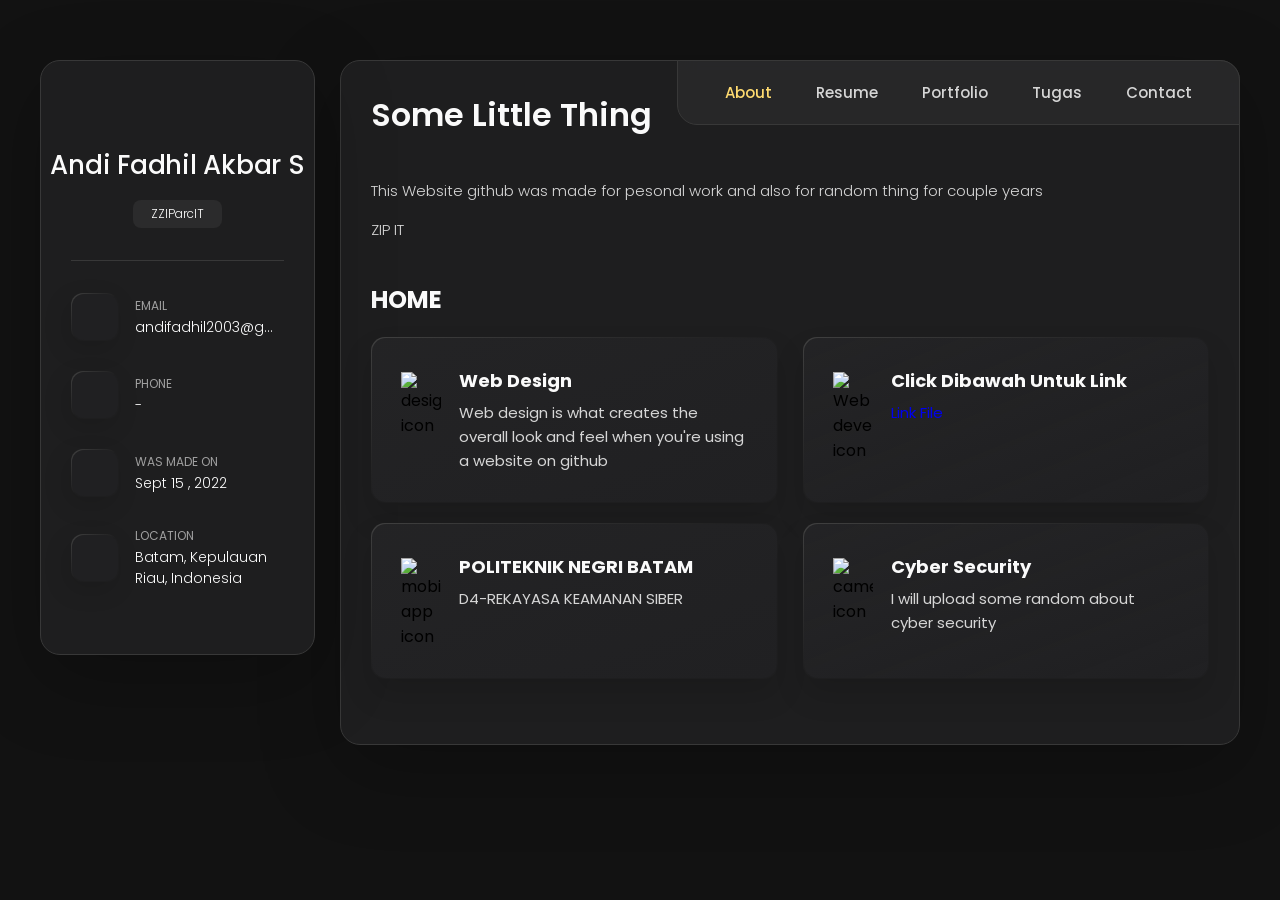
==== index.html @ 075339b2 "Update index.html" ====
<!DOCTYPE html>
<html lang="en">

<head>
  <meta charset="UTF-8">
  <meta http-equiv="X-UA-Compatible" content="IE=edge">
  <meta name="viewport" content="width=device-width, initial-scale=1.0">
  <title> ANDI FADHIL AKBAR S - WEB</title>

  <!--
    - favicon
  -->
  <link rel="shortcut icon" href="./assets/images/WhatsApp Image 2021-08-24 at 10.29.16 AM.jpeg" type="image/x-icon">

  <!--
    - custom css link
  -->
  <link rel="stylesheet" href="./assets/css/style.css">

  <!--
    - google font link
  -->
  <link rel="preconnect" href="https://fonts.googleapis.com">
  <link rel="preconnect" href="https://fonts.gstatic.com" crossorigin>
  <link href="https://fonts.googleapis.com/css2?family=Poppins:wght@300;400;500;600&display=swap" rel="stylesheet">
</head>

<body>

  <!--
    - #MAIN
  -->

  <main>

    <!--
      - #SIDEBAR
    -->

    <aside class="sidebar" data-sidebar>

      <div class="sidebar-info">

        <figure class="avatar-box">
         
        </figure>

        <div class="info-content">
          <h1 class="name" title="My Name">Andi Fadhil Akbar S</h1>

          <p class="title">ZZIParcIT</p>
        </div>

        <button class="info_more-btn" data-sidebar-btn>
          <span>Show Contacts</span>

          <ion-icon name="chevron-down"></ion-icon>
        </button>

      </div>

      <div class="sidebar-info_more">

        <div class="separator"></div>

        <ul class="contacts-list">

          <li class="contact-item">

            <div class="icon-box">
              <ion-icon name="mail-outline"></ion-icon>
            </div>

            <div class="contact-info">
              <p class="contact-title">Email</p>

              <a href="" class="contact-link">andifadhil2003@gmail.com</a>
            </div>

          </li>

          <li class="contact-item">

            <div class="icon-box">
              <ion-icon name="phone-portrait-outline"></ion-icon>
            </div>

            <div class="contact-info">
              <p class="contact-title">Phone</p>

              <a href="" class="contact-link">- </a>
            </div>

          </li>

          <li class="contact-item">

            <div class="icon-box">
              <ion-icon name="calendar-outline"></ion-icon>
            </div>

            <div class="contact-info">
              <p class="contact-title">was made on</p>

              <time datetime="23-10-2003">Sept 15 , 2022</time>
            </div>

          </li>

          <li class="contact-item">

            <div class="icon-box">
              <ion-icon name="location-outline"></ion-icon>
            </div>

            <div class="contact-info">
              <p class="contact-title">Location</p>

              <address>Batam, Kepulauan Riau, Indonesia</address>
            </div>

          </li>

        </ul>

        <div class="separator"></div>

        <ul class="social-list">

          <li class="social-item">
            <a href="#" class="social-link">
              <ion-icon name="logo-facebook"></ion-icon>
            </a>
          </li>

          <li class="social-item">
            <a href="#" class="social-link">
              <ion-icon name="logo-twitter"></ion-icon>
            </a>
          </li>

          <li class="social-item">
            <a href="#" class="social-link">
              <ion-icon name="logo-instagram"></ion-icon>
            </a>
          </li>

        </ul>

      </div>

    </aside>





    <!--
      - #main-content
    -->

    <div class="main-content">

      <!--
        - #NAVBAR
      -->

      <nav class="navbar">

        <ul class="navbar-list">

          <li class="navbar-item">
            <button class="navbar-link  active" data-nav-link>About</button>
          </li>

          <li class="navbar-item">
            <button class="navbar-link" data-nav-link>Resume</button>
          </li>

          <li class="navbar-item">
            <button class="navbar-link" data-nav-link>Portfolio</button>
          </li>

          <li class="navbar-item">
            <button class="navbar-link" data-nav-link>Tugas</button>
          </li>

          <li class="navbar-item">
            <button class="navbar-link" data-nav-link>Contact</button>
          </li>

        </ul>

      </nav>





      <!--
        - #ABOUT
      -->

      <article class="about  active" data-page="about">

        <header>
          <h2 class="h2 article-title">Some Little Thing</h2>
        </header>

        <section class="about-text">
          <p>
            This Website github was made for pesonal work and also for random thing for couple years  
            
          </p>

          <p>
           ZIP IT
            
            
          </p>
        </section>


        <!--
          - service
        -->

        <section class="service">

          <h3 class="h3 service-title">HOME</h3>

          <ul class="service-list">

            <li class="service-item">

              <div class="service-icon-box">
                <img src="./assets/images/
                " alt="design icon" width="40">
              </div>

              <div class="service-content-box">
                <h4 class="h4 service-item-title">Web design</h4>

                <p class="service-item-text">
                  Web design is what creates the overall look and feel when you're using a website on github
                </p>
              </div>

            </li>

            <li class="service-item">

              <div class="service-icon-box">
                <img src="./assets/images/" alt="Web development icon" width="40">
              </div>

              <div class="service-content-box">
                <h4 class="h4 service-item-title">Click Dibawah Untuk Link</h4>

                <p class="service-item-text">
                  <a href="https://drive.google.com/drive/folders/1ZSqtaLsuw5hQf_rhCvUVTY8MyBmUOEtn" class="contact-link">Link File</a>
                </p>
              </div>

            </li>

            <li class="service-item">

              <div class="service-icon-box">
                <img src="./assets/images/" alt="mobile app icon" width="40">
              </div>

              <div class="service-content-box">
                <h4 class="h4 service-item-title">POLITEKNIK NEGRI BATAM</h4>

                <p class="service-item-text">
                 D4-REKAYASA KEAMANAN SIBER
                </p>
              </div>

            </li>

            <li class="service-item">

              <div class="service-icon-box">
                <img src="./assets/images/" alt="camera icon" width="40">
              </div>

              <div class="service-content-box">
                <h4 class="h4 service-item-title">Cyber Security </h4>

                <p class="service-item-text">
                  I will upload some random about cyber security 
                </p>
              </div>

            </li>

          </ul>

        </section>



        <!--
          - testimonials
        -->

        
  
  
          <!--
            - testimonials modal
          -->
  
          <div class="modal-container" data-modal-container>
  
            <div class="overlay" data-overlay></div>
  
            <section class="testimonials-modal">
  
              <button class="modal-close-btn" data-modal-close-btn>
                <ion-icon name="close-outline"></ion-icon>
              </button>
  
              <div class="modal-img-wrapper">
                <figure class="modal-avatar-box">
                  <img src="./assets/images/" alt="Daniel lewis" width="80" data-modal-img>
                </figure>
  
                <img src="./assets/images/icon-quote.svg" alt="quote icon">
              </div>
  
              <div class="modal-content">
  
                <h4 class="h3 modal-title" data-modal-title>Daniel lewis</h4>
  
                <time datetime="2021-06-14">14 June, 2021</time>
  
                <div data-modal-text>
                  <p>
                  
                  </p>
                </div>
  
              </div>
  
            </section>
  
          </div>
  
  
          <!--
            - clients
          -->
  
        </article>
         





      <!--
        - #RESUME
      -->

      <article class="resume" data-page="resume">

        <header>
          <h2 class="h2 article-title">Resume</h2>
        </header>

        <section class="timeline">

          <div class="title-wrapper">
            <div class="icon-box">
              <ion-icon name="book-outline"></ion-icon>
            </div>

            <h3 class="h3">Learning</h3>
          </div>

          <ol class="timeline-list">

            <li class="timeline-item">

              <h4 class="h4 timeline-item-title"> Politeknik Negeri Batam</h4>

              <span>2021 — Now</span>

              <p class="timeline-text">
                RKS 2021
              </p>

            </li>

            <li class="timeline-item">

              <h4 class="h4 timeline-item-title">SMAN 1 KATEMAN</h4>

              <span>2018 — 2021</span>

              <p class="timeline-text">
           
              </p>

            </li>

            <li class="timeline-item">

              <h4 class="h4 timeline-item-title">just keep learning </h4>

              <span>2015 — Now</span>

              <p class="timeline-text">
                start learn about meaning of life 
              </p>

            </li>

          </ol>

        </section>

        

      </article>





      <!--
        - #PORTFOLIO
      -->

      <article class="IT info" data-page="IT info">

        <header>
          <h2 class="h2 article-title">IT info</h2>
        </header>

        <section class="projects">

          <ul class="filter-list">

            <li class="filter-item">
              <button class="active" data-filter-btn>All</button>
            </li>

            <li class="filter-item">
              <button data-filter-btn>Web design</button>
            </li>

            <li class="filter-item">
              <button data-filter-btn>Applications</button>
            </li>

            <li class="filter-item">
              <button data-filter-btn>Web development</button>
            </li>

          </ul>

          <div class="filter-select-box">

            <button class="filter-select" data-select>

              <div class="select-value" data-selecct-value>Select category</div>

              <div class="select-icon">
                <ion-icon name="chevron-down"></ion-icon>
              </div>

            </button>



        </section>

      </article>





      <!--
        - #BLOG
      -->

      <article class="Blog" data-page="Blog">

        <header>
          <h2 class="h2 article-title">Tugas</h2>
        </header>
        <p> https://drive.google.com/drive/folders/1gqXILwC2zLYogHEPx7bkEg9mvrC6kJub?usp=sharing
        </p>

        
      </article>





      <!--
        - #CONTACT
      -->

      <article class="contact" data-page="contact">

        <header>
          <h2 class="h2 article-title">Contact</h2>
        </header>

        <section class="mapbox" data-mapbox>
          <figure>
            <iframe
              src="http://www.google.co.id/maps/place/Politeknik+Negeri+Batam/@1.1184584,104.046496,16.76z/data=!4m5!3m4!1s0x31d98921856ddfab:0xf9d9fc65ca00c9d!8m2!3d1.1186351!4d104.0484619?hl=id"
              width="400" height="300" loading="lazy"></iframe>
          </figure>
        </section>

        <section class="contact-form">

          <h3 class="h3 form-title">Contact Form</h3>

          <form action="#" class="form" data-form>

            <div class="input-wrapper">
              <input type="text" name="fullname" class="form-input" placeholder="Full name" required data-form-input>

              <input type="email" name="email" class="form-input" placeholder="Email address" required data-form-input>
            </div>

            <textarea name="message" class="form-input" placeholder="Your Message" required data-form-input></textarea>

            <button class="form-btn" type="submit" disabled data-form-btn>
              <ion-icon name="paper-plane"></ion-icon>
              <span>Send Message</span>
            </button>

          </form>

        </section>

      </article>

    </div>

  </main>






  <!--
    - custom js link
  -->
  <script src="./assets/js/script.js"></script>

  <!--
    - ionicon link
  -->
  <script type="module" src="https://unpkg.com/ionicons@5.5.2/dist/ionicons/ionicons.esm.js"></script>
  <script nomodule src="https://unpkg.com/ionicons@5.5.2/dist/ionicons/ionicons.js"></script>

</body>

</html>
---- assets/css/style.css ----
/*-----------------------------------*\
  #style.css
\*-----------------------------------*/


/**
 * copyright 2022 @codewithsadee
 */





/*-----------------------------------*\
  #CUSTOM PROPERTY
\*-----------------------------------*/

:root {

  /**
   * colors
   */

  /* gradient */

  --bg-gradient-onyx: linear-gradient(
    to bottom right, 
    hsl(240, 1%, 25%) 3%, 
    hsl(0, 0%, 19%) 97%
  );
  --bg-gradient-jet: linear-gradient(
    to bottom right, 
    hsla(240, 1%, 18%, 0.251) 0%, 
    hsla(240, 2%, 11%, 0) 100%
  ), hsl(240, 2%, 13%);
  --bg-gradient-white-1: linear-gradient(
    to bottom right, 
    hsl(45, 100%, 71%) 0%, 
    hsla(36, 100%, 69%, 0) 50%
  );
  --bg-gradient-white-2: linear-gradient(
    135deg, 
    hsla(45, 100%, 71%, 0.251) 0%, 
    hsla(35, 100%, 68%, 0) 59.86%
  ), hsl(240, 2%, 13%);
  --border-gradient-onyx: linear-gradient(
    to bottom right, 
    hsl(0, 0%, 25%) 0%, 
    hsla(0, 0%, 25%, 0) 50%
  );
  --text-gradient-onyx: linear-gradient(
    to right, 
    hsl(45, 100%, 72%), 
    hsl(35, 100%, 68%)
  );

  /* solid */

  --jet: hsl(0, 0%, 22%);
  --onyx: hsl(240, 1%, 17%);
  --eerie-black-1: hsl(240, 2%, 13%);
  --eerie-black-2: hsl(240, 2%, 12%);
  --smoky-black: hsl(0, 0%, 7%);
  --white-1: hsl(0, 0%, 100%);
  --white-2: hsl(0, 0%, 98%);
  --onyx-white: hsl(45, 100%, 72%);
  --blue: hsl(45, 54%, 58%);
  --light-gray: hsl(0, 0%, 84%);
  --light-gray-70: hsla(0, 0%, 84%, 0.7);
  --bittersweet-shimmer: hsl(0, 43%, 51%);

  /**
   * typography
   */

  /* font-family */
  --ff-poppins: 'Poppins', sans-serif;

  /* font-size */
  --fs-1: 24px;
  --fs-2: 18px;
  --fs-3: 17px;
  --fs-4: 16px;
  --fs-5: 15px;
  --fs-6: 14px;
  --fs-7: 13px;
  --fs-8: 11px;

  /* font-weight */
  --fw-300: 300;
  --fw-400: 400;
  --fw-500: 500;
  --fw-600: 600;

  /**
   * shadow
   */
  
  --shadow-1: -4px 8px 24px hsla(0, 0%, 0%, 0.25);
  --shadow-2: 0 16px 30px hsla(0, 0%, 0%, 0.25);
  --shadow-3: 0 16px 40px hsla(0, 0%, 0%, 0.25);
  --shadow-4: 0 25px 50px hsla(0, 0%, 0%, 0.15);
  --shadow-5: 0 24px 80px hsla(0, 0%, 0%, 0.25);

  /**
   * transition
   */

  --transition-1: 0.25s ease;
  --transition-2: 0.5s ease-in-out;

}





/*-----------------------------------*\
  #RESET
\*-----------------------------------*/

*, *::before, *::after {
  margin: 0;
  padding: 0;
  box-sizing: border-box;
}

a { text-decoration: none; }

li { list-style: none; }

img, ion-icon, a, button, time, span { display: block; }

button {
  font: inherit;
  background: none;
  border: none;
  text-align: left;
  cursor: pointer;
}

input, textarea {
  display: block;
  width: 100%;
  background: none;
  font: inherit;
}

::selection {
  background: var(--onyx-white);
  color: var(--smoky-black);
}

:focus { outline-color: var(--onyx-white); }

html { font-family: var(--ff-poppins); }

body { background: var(--smoky-black); }





/*-----------------------------------*\
  #REUSED STYLE
\*-----------------------------------*/

.sidebar,
article {
  background: var(--eerie-black-2);
  border: 1px solid var(--jet);
  border-radius: 20px;
  padding: 15px;
  box-shadow: var(--shadow-1);
  z-index: 1;
}

.separator {
  width: 100%;
  height: 1px;
  background: var(--jet);
  margin: 16px 0;
}

.icon-box {
  position: relative;
  background: var(--border-gradient-onyx);
  width: 30px;
  height: 30px;
  border-radius: 8px;
  display: flex;
  justify-content: center;
  align-items: center;
  font-size: 16px;
  color: var(--white-blue);
  box-shadow: var(--shadow-1);
  z-index: 1;
}

.icon-box::before {
  content: "";
  position: absolute;
  inset: 1px;
  background: var(--eerie-black-1);
  border-radius: inherit;
  z-index: -1;
}

.icon-box ion-icon { --ionicon-stroke-width: 35px; }

article { display: none; }

article.active {
  display: block;
  animation: fade 0.5s ease backwards;
}

@keyframes fade {
  0% { opacity: 0; }
  100% { opacity: 1; }
}

.h2,
.h3,
.h4,
.h5 {
  color: var(--white-2);
  text-transform: capitalize;
}

.h2 { font-size: var(--fs-1); }

.h3 { font-size: var(--fs-2); }

.h4 { font-size: var(--fs-4); }

.h5 {
  font-size: var(--fs-7);
  font-weight: var(--fw-500);
}

.article-title {
  position: relative;
  padding-bottom: 7px;
}

.article-title::after {
  content: "";
  position: absolute;
  bottom: 0;
  left: 0;
  width: 30px;
  height: 3px;
  background: var(--text-gradient-white);
  border-radius: 3px;
}

.has-scrollbar::-webkit-scrollbar {
  width: 5px; /* for vertical scrollbar */
  height: 5px; /* for horizontal scrollbar */
}

.has-scrollbar::-webkit-scrollbar-track {
  background: var(--onyx);
  border-radius: 5px;
}

.has-scrollbar::-webkit-scrollbar-thumb {
  background: var(--onyx-white);
  border-radius: 5px;
}

.has-scrollbar::-webkit-scrollbar-button { width: 20px; }

.content-card {
  position: relative;
  background: var(--border-gradient-onyx);
  padding: 15px;
  padding-top: 45px;
  border-radius: 14px;
  box-shadow: var(--shadow-2);
  cursor: pointer;
  z-index: 1;
}

.content-card::before {
  content: "";
  position: absolute;
  inset: 1px;
  background: var(--bg-gradient-jet);
  border-radius: inherit;
  z-index: -1;
}





/*-----------------------------------*\
  #MAIN
\*-----------------------------------*/

main {
  margin: 15px 12px;
  margin-bottom: 75px;
  min-width: 259px;
}





/*-----------------------------------*\
  #SIDEBAR
\*-----------------------------------*/

.sidebar {
  margin-bottom: 15px;
  max-height: 112px;
  overflow: hidden;
  transition: var(--transition-2);
}

.sidebar.active { max-height: 405px; }

.sidebar-info {
  position: relative;
  display: flex;
  justify-content: flex-start;
  align-items: center;
  gap: 15px;
}

.avatar-box {
  background: var(--bg-gradient-onyx);
  border-radius: 20px;
}

.info-content .name {
  color: var(--white-2);
  font-size: var(--fs-3);
  font-weight: var(--fw-500);
  letter-spacing: -0.25px;
  margin-bottom: 10px;
}

.info-content .title {
  color: var(--white-1);
  background: var(--onyx);
  font-size: var(--fs-8);
  font-weight: var(--fw-300);
  width: max-content;
  padding: 3px 12px;
  border-radius: 8px;
}

.info_more-btn {
  position: absolute;
  top: -15px;
  right: -15px;
  border-radius: 0 15px;
  font-size: 13px;
  color: var(--onyx-white);
  background: var(--border-gradient-onyx);
  padding: 10px;
  box-shadow: var(--shadow-2);
  transition: var(--transition-1);
  z-index: 1;
}

.info_more-btn::before {
  content: "";
  position: absolute;
  inset: 1px;
  border-radius: inherit;
  background: var(--bg-gradient-jet);
  transition: var(--transition-1);
  z-index: -1;
}

.info_more-btn:hover,
.info_more-btn:focus { background: var(--bg-gradient-white-1); }

.info_more-btn:hover::before,
.info_more-btn:focus::before { background: var(--bg-gradient-white-2); }

.info_more-btn span { display: none; }

.sidebar-info_more {
  opacity: 0;
  visibility: hidden;
  transition: var(--transition-2);
}

.sidebar.active .sidebar-info_more {
  opacity: 1;
  visibility: visible;
}

.contacts-list {
  display: grid;
  grid-template-columns: 1fr;
  gap: 16px;
}

.contact-item {
  min-width: 100%;
  display: flex;
  align-items: center;
  gap: 16px;
}

.contact-info {
  max-width: calc(100% - 46px);
  width: calc(100% - 46px);
}

.contact-title {
  color: var(--light-gray-70);
  font-size: var(--fs-8);
  text-transform: uppercase;
  margin-bottom: 2px;
}

.contact-info :is(.contact-link, time, address) {
  color: var(--white-2);
  font-size: var(--fs-7);
}

.contact-info address { font-style: normal; }

.social-list {
  display: flex;
  justify-content: flex-start;
  align-items: center;
  gap: 15px;
  padding-bottom: 4px;
  padding-left: 7px;
}

.social-item .social-link {
  color: var(--light-gray-70);
  font-size: 18px;
}


.social-item .social-link:hover { color: var(--light-gray); }





/*-----------------------------------*\
  #NAVBAR
\*-----------------------------------*/

.navbar {
  position: fixed;
  bottom: 0;
  left: 0;
  width: 100%;
  background: hsla(240, 1%, 17%, 0.75);
  backdrop-filter: blur(10px);
  border: 1px solid var(--jet);
  border-radius: 12px 12px 0 0;
  box-shadow: var(--shadow-2);
  z-index: 5;
}

.navbar-list {
  display: flex;
  flex-wrap: wrap;
  justify-content: center;
  align-items: center;
  padding: 0 10px;
}

.navbar-link {
  color: var(--light-gray);
  font-size: var(--fs-8);
  padding: 20px 7px;
  transition: color var(--transition-1);
}

.navbar-link:hover,
.navbar-link:focus { color: var(--light-gray-70); }

.navbar-link.active { color: var(--onyx-white); }





/*-----------------------------------*\
  #ABOUT
\*-----------------------------------*/

.about .article-title { margin-bottom: 15px; }

.about-text {
  color: var(--light-gray);
  font-size: var(--fs-6);
  font-weight: var(--fw-300);
  line-height: 1.6;
}

.about-text p { margin-bottom: 15px; }



/**
 * #service 
 */

.service { margin-bottom: 35px; }

.service-title { margin-bottom: 20px; }

.service-list {
  display: grid;
  grid-template-columns: 1fr;
  gap: 20px;
}

.service-item {
  position: relative;
  background: var(--border-gradient-onyx);
  padding: 20px;
  border-radius: 14px;
  box-shadow: var(--shadow-2);
  z-index: 1;
}

.service-item::before {
  content: "";
  position: absolute;
  inset: 1px;
  background: var(--bg-gradient-jet);
  border-radius: inherit;
  z-index: -1;
}

.service-icon-box { margin-bottom: 10px; }

.service-icon-box img { margin: auto; }

.service-content-box { text-align: center; }

.service-item-title { margin-bottom: 7px; }

.service-item-text {
  color: var(--light-gray);
  font-size: var(--fs-6);
  font-weight: var(--fw-3);
  line-height: 1.6;
}


/**
 * #testimonials 
 */

.testimonials { margin-bottom: 30px; }

.testimonials-title { margin-bottom: 20px; }

.testimonials-list {
  display: flex;
  justify-content: flex-start;
  align-items: flex-start;
  gap: 15px;
  margin: 0 -15px;
  padding: 25px 15px;
  padding-bottom: 35px;
  overflow-x: auto;
  scroll-behavior: smooth;
  overscroll-behavior-inline: contain;
  scroll-snap-type: inline mandatory;
}

.testimonials-item {
  min-width: 100%;
  scroll-snap-align: center;
}

.testimonials-avatar-box {
  position: absolute;
  top: 0;
  left: 0;
  transform: translate(15px, -25px);
  background: var(--bg-gradient-onyx);
  border-radius: 14px;
  box-shadow: var(--shadow-1);
}

.testimonials-item-title { margin-bottom: 7px; }

.testimonials-text {
  color: var(--light-gray);
  font-size: var(--fs-6);
  font-weight: var(--fw-300);
  line-height: 1.6;
  display: -webkit-box;
  line-clamp: 4;
  -webkit-line-clamp: 4;
  -webkit-box-orient: vertical;
  overflow: hidden;
}


/**
 * #testimonials-modal
 */

.modal-container {
  position: fixed;
  top: 0;
  left: 0;
  width: 100%;
  height: 100%;
  display: flex;
  justify-content: center;
  align-items: center;
  overflow-y: auto;
  overscroll-behavior: contain;
  z-index: 20;
  pointer-events: none;
  visibility: hidden;
}

.modal-container::-webkit-scrollbar { display: none; }

.modal-container.active {
  pointer-events: all;
  visibility: visible;
}

.overlay {
  position: fixed;
  top: 0;
  left: 0;
  width: 100%;
  height: 100vh;
  background: hsl(0, 0%, 5%);
  opacity: 0;
  visibility: hidden;
  pointer-events: none;
  z-index: 1;
  transition: var(--transition-1);
}

.overlay.active {
  opacity: 0.8;
  visibility: visible;
  pointer-events: all;
}

.testimonials-modal {
  background: var(--eerie-black-2);
  position: relative;
  padding: 15px;
  margin: 15px 12px;
  border: 1px solid var(--jet);
  border-radius: 14px;
  box-shadow: var(--shadow-5);
  transform: scale(1.2);
  opacity: 0;
  transition: var(--transition-1);
  z-index: 2;
}

.modal-container.active .testimonials-modal {
  transform: scale(1);
  opacity: 1;
}

.modal-close-btn {
  position: absolute;
  top: 15px;
  right: 15px;
  background: var(--onyx);
  border-radius: 8px;
  width: 32px;
  height: 32px;
  display: flex;
  justify-content: center;
  align-items: center;
  color: var(--white-2);
  font-size: 18px;
  opacity: 0.7;
}

.modal-close-btn:hover,
.modal-close-btn:focus { opacity: 1; }

.modal-close-btn ion-icon { --ionicon-stroke-width: 50px; }

.modal-avatar-box {
  background: var(--bg-gradient-onyx);
  width: max-content;
  border-radius: 14px;
  margin-bottom: 15px;
  box-shadow: var(--shadow-2);
}

.modal-img-wrapper > img { display: none; }

.modal-title { margin-bottom: 4px; }

.modal-content time {
  font-size: var(--fs-6);
  color: var(--light-gray-70);
  font-weight: var(--fw-300);
  margin-bottom: 10px;
}

.modal-content p {
  color: var(--light-gray);
  font-size: var(--fs-6);
  font-weight: var(--fw-300);
  line-height: 1.6;
}


/**
 * #clients 
 */

.clients { margin-bottom: 15px; }

.clients-list {
  display: flex;
  justify-content: flex-start;
  align-items: flex-start;
  gap: 15px;
  margin: 0 -15px;
  padding: 25px;
  padding-bottom: 25px;
  overflow-x: auto;
  scroll-behavior: smooth;
  overscroll-behavior-inline: contain;
  scroll-snap-type: inline mandatory;
  scroll-padding-inline: 25px;
}

.clients-item {
  min-width: 50%;
  scroll-snap-align: start;
}

.clients-item img {
  width: 100%;
  filter: grayscale(1);
  transition: var(--transition-1);
}

.clients-item img:hover { filter: grayscale(0); }





/*-----------------------------------*\
  #RESUME
\*-----------------------------------*/

.article-title { margin-bottom: 30px; }


/**
 * education and experience 
 */

.timeline { margin-bottom: 30px; }

.timeline .title-wrapper {
  display: flex;
  align-items: center;
  gap: 15px;
  margin-bottom: 25px;
}

.timeline-list {
  font-size: var(--fs-6);
  margin-left: 45px;
}

.timeline-item { position: relative; }

.timeline-item:not(:last-child) { margin-bottom: 20px; }

.timeline-item-title {
  font-size: var(--fs-6);
  line-height: 1.3;
  margin-bottom: 7px;
}

.timeline-list span {
  color: var(--blue);
  font-weight: var(--fw-400);
  line-height: 1.6;
}

.timeline-item:not(:last-child)::before {
  content: "";
  position: absolute;
  top: -25px;
  left: -30px;
  width: 1px;
  height: calc(100% + 50px);
  background: var(--jet);
}

.timeline-item::after {
  content: "";
  position: absolute;
  top: 5px;
  left: -33px;
  height: 6px;
  width: 6px;
  background: var(--text-gradient-white);
  border-radius: 50%;
  box-shadow: 0 0 0 4px var(--jet);
}

.timeline-text {
  color: var(--light-gray);
  font-weight: var(--fw-300);
  line-height: 1.6;
}


/**
 * skills 
 */

.skills-title { margin-bottom: 20px; }

.skills-list { padding: 20px; }


.skills-item:not(:last-child) { margin-bottom: 15px; }

.skill .title-wrapper {
  display: flex;
  align-items: center;
  gap: 5px;
  margin-bottom: 8px;
}

.skill .title-wrapper data {
  color: var(--light-gray);
  font-size: var(--fs-7);
  font-weight: var(--fw-300);
}

.skill-progress-bg {
  background: var(--jet);
  width: 100%;
  height: 8px;
  border-radius: 10px;
}

.skill-progress-fill {
  background: var(--text-gradient-white);
  height: 100%;
  border-radius: inherit;
}





/*-----------------------------------*\
  #PORTFOLIO
\*-----------------------------------*/

.filter-list { display: none; }

.filter-select-box {
  position: relative;
  margin-bottom: 25px;
}

.filter-select {
  background: var(--eerie-black-2);
  color: var(--light-gray);
  display: flex;
  justify-content: space-between;
  align-items: center;
  width: 100%;
  padding: 12px 16px;
  border: 1px solid var(--jet);
  border-radius: 14px;
  font-size: var(--fs-6);
  font-weight: var(--fw-300);
}

.filter-select.active .select-icon { transform: rotate(0.5turn); }

.select-list {
  background: var(--eerie-black-2);
  position: absolute;
  top: calc(100% + 6px);
  width: 100%;
  padding: 6px;
  border: 1px solid var(--jet);
  border-radius: 14px;
  z-index: 2;
  opacity: 0;
  visibility: hidden;
  pointer-events: none;
  transition: 0.15s ease-in-out;
}

.filter-select.active + .select-list {
  opacity: 1;
  visibility: visible;
  pointer-events: all;
}

.select-item button {
  background: var(--eerie-black-2);
  color: var(--light-gray);
  font-size: var(--fs-6);
  font-weight: var(--fw-300);
  text-transform: capitalize;
  width: 100%;
  padding: 8px 10px;
  border-radius: 8px;
}

.select-item button:hover { --eerie-black-2: hsl(240, 2%, 20%); }

.project-list {
  display: grid;
  grid-template-columns: 1fr;
  gap: 30px;
  margin-bottom: 10px;
}

.project-item { display: none; }

.project-item.active {
  display: block;
  animation: scaleUp 0.25s ease forwards;
}

@keyframes scaleUp {
  0% { transform: scale(0.5); }
  100% { transform: scale(1); }
}

.project-item > a { width: 100%; }

.project-img {
  position: relative;
  width: 100%;
  height: 200px;
  border-radius: 16px;
  overflow: hidden;
  margin-bottom: 15px;
}

.project-img::before {
  content: "";
  position: absolute;
  top: 0;
  left: 0;
  width: 100%;
  height: 100%;
  background: transparent;
  z-index: 1;
  transition: var(--transition-1);
}

.project-item > a:hover .project-img::before { background: hsla(0, 0%, 0%, 0.5); }

.project-item-icon-box {
  --scale: 0.8;

  background: var(--jet);
  color: var(--onyx-white);
  position: absolute;
  top: 50%;
  left: 50%;
  transform: translate(-50%, -50%) scale(var(--scale));
  font-size: 20px;
  padding: 18px;
  border-radius: 12px;
  opacity: 0;
  z-index: 1;
  transition: var(--transition-1);
}

.project-item > a:hover .project-item-icon-box {
  --scale: 1;
  opacity: 1;
}

.project-item-icon-box ion-icon { --ionicon-stroke-width: 50px; }

.project-img img {
  width: 100%;
  height: 100%;
  object-fit: cover;
  transition: var(--transition-1);
}

.project-item > a:hover img { transform: scale(1.1); }

.project-title,
.project-category { margin-left: 10px; }

.project-title {
  color: var(--white-2);
  font-size: var(--fs-5);
  font-weight: var(--fw-400);
  text-transform: capitalize;
  line-height: 1.3;
}

.project-category {
  color: var(--light-gray-70);
  font-size: var(--fs-6);
  font-weight: var(--fw-300);
}





/*-----------------------------------*\
  #BLOG
\*-----------------------------------*/

.blog-posts { margin-bottom: 10px; }

.blog-posts-list {
  display: grid;
  grid-template-columns: 1fr;
  gap: 20px;
}

.blog-post-item > a {
  position: relative;
  background: var(--border-gradient-onyx);
  height: 100%;
  box-shadow: var(--shadow-4);
  border-radius: 16px;
  z-index: 1;
}

.blog-post-item > a::before {
  content: "";
  position: absolute;
  inset: 1px;
  border-radius: inherit;
  background: var(--eerie-black-1);
  z-index: -1;
}

.blog-banner-box {
  width: 100%;
  height: 200px;
  border-radius: 12px;
  overflow: hidden;
}

.blog-banner-box img {
  width: 100%;
  height: 100%;
  object-fit: cover;
  transition: var(--transition-1);
}

.blog-post-item > a:hover .blog-banner-box img { transform: scale(1.1); }

.blog-content { padding: 15px; }

.blog-meta {
  display: flex;
  justify-content: flex-start;
  align-items: center;
  gap: 7px;
  margin-bottom: 10px;
}

.blog-meta :is(.blog-category, time) {
  color: var(--light-gray-70);
  font-size: var(--fs-6);
  font-weight: var(--fw-300);
}

.blog-meta .dot {
  background: var(--light-gray-70);
  width: 4px;
  height: 4px;
  border-radius: 4px;
}

.blog-item-title {
  margin-bottom: 10px;
  line-height: 1.3;
  transition: var(--transition-1);
}

.blog-post-item > a:hover .blog-item-title { color: var(--onyx-white); }

.blog-text {
  color: var(--light-gray);
  font-size: var(--fs-6);
  font-weight: var(--fw-300);
  line-height: 1.6;
}





/*-----------------------------------*\
  #CONTACT
\*-----------------------------------*/

.mapbox {
  position: relative;
  height: 250px;
  width: 100%;
  border-radius: 16px;
  margin-bottom: 30px;
  border: 1px solid var(--jet);
  overflow: hidden;
}

.mapbox figure { height: 100%; }

.mapbox iframe {
  width: 100%;
  height: 100%;
  border: none;
  filter: grayscale(1) invert(1);
}

.contact-form { margin-bottom: 10px; }

.form-title { margin-bottom: 20px; }

.input-wrapper {
  display: grid;
  grid-template-columns: 1fr;
  gap: 25px;
  margin-bottom: 25px;
}

.form-input {
  color: var(--white-2);
  font-size: var(--fs-6);
  font-weight: var(--fw-400);
  padding: 13px 20px;
  border: 1px solid var(--jet);
  border-radius: 14px;
  outline: none;
}

.form-input::placeholder { font-weight: var(--fw-500); }

.form-input:focus { border-color: var(--onyx-white); }

textarea.form-input {
  min-height: 100px;
  height: 120px;
  max-height: 200px;
  resize: vertical;
  margin-bottom: 25px;
}

textarea.form-input::-webkit-resizer { display: none; }

.form-input:focus:invalid { border-color: var(--bittersweet-shimmer); }

.form-btn {
  position: relative;
  width: 100%;
  background: var(--border-gradient-onyx);
  color: var(--onyx-white);
  display: flex;
  justify-content: center;
  align-items: center;
  gap: 10px;
  padding: 13px 20px;
  border-radius: 14px;
  font-size: var(--fs-6);
  text-transform: capitalize;
  box-shadow: var(--shadow-3);
  z-index: 1;
  transition: var(--transition-1);
}

.form-btn::before {
  content: "";
  position: absolute;
  inset: 1px;
  background: var(--bg-gradient-jet);
  border-radius: inherit;
  z-index: -1;
  transition: var(--transition-1);
}

.form-btn ion-icon { font-size: 16px; }

.form-btn:hover { background: var(--bg-gradient-white-1); }

.form-btn:hover::before { background: var(--bg-gradient-white-2); }

.form-btn:disabled {
  opacity: 0.7;
  cursor: not-allowed;
}

.form-btn:disabled:hover { background: var(--border-gradient-onyx); }

.form-btn:disabled:hover::before { background: var(--bg-gradient-jet); }





/*-----------------------------------*\
  #RESPONSIVE
\*-----------------------------------*/

/**
 * responsive larger than 450px screen
 */

@media (min-width: 450px) {

  /**
   * client
   */

  .clients-item { min-width: calc(33.33% - 10px); }



  /**
   * #PORTFOLIO, BLOG 
   */

  .project-img,
  .blog-banner-box { height: auto; }

}





/**
 * responsive larger than 580px screen
 */

@media (min-width: 580px) {

  /**
   * CUSTOM PROPERTY
   */

  :root {

    /**
     * typography
     */

    --fs-1: 32px;
    --fs-2: 24px;
    --fs-3: 26px;
    --fs-4: 18px;
    --fs-6: 15px;
    --fs-7: 15px;
    --fs-8: 12px;

  }



  /**
   * #REUSED STYLE
   */

  .sidebar, article {
    width: 520px;
    margin-inline: auto;
    padding: 30px;
  }

  .article-title {
    font-weight: var(--fw-600);
    padding-bottom: 15px;
  }

  .article-title::after {
    width: 40px;
    height: 5px;
  }

  .icon-box {
    width: 48px;
    height: 48px;
    border-radius: 12px;
    font-size: 18px;
  }



  /**
   * #MAIN
   */

  main {
    margin-top: 60px;
    margin-bottom: 100px;
  }



  /**
   * #SIDEBAR
   */

  .sidebar {
    max-height: 180px;
    margin-bottom: 30px;
  }

  .sidebar.active { max-height: 584px; }

  .sidebar-info { gap: 25px; }

  .avatar-box { border-radius: 30px; }

  .avatar-box img { width: 120px; }

  .info-content .name { margin-bottom: 15px; }

  .info-content .title { padding: 5px 18px; }

  .info_more-btn {
    top: -30px;
    right: -30px;
    padding: 10px 15px;
  }

  .info_more-btn span {
    display: block;
    font-size: var(--fs-8);
  }

  .info_more-btn ion-icon { display: none; }

  .separator { margin: 32px 0; }

  .contacts-list { gap: 20px; }

  .contact-info {
    max-width: calc(100% - 64px);
    width: calc(100% - 64px);
  }



  /**
   * #NAVBAR
   */

  .navbar { border-radius: 20px 20px 0 0; }

  .navbar-list { gap: 20px; }

  .navbar-link { --fs-8: 14px; }



  /**
   * #ABOUT
   */

  .about .article-title { margin-bottom: 20px; }

  .about-text { margin-bottom: 40px; }

  /* service */

  .service-item {
    display: flex;
    justify-content: flex-start;
    align-items: flex-start;
    gap: 18px;
    padding: 30px;
  }

  .service-icon-box {
    margin-bottom: 0;
    margin-top: 5px;
  }

  .service-content-box { text-align: left; }

  /* testimonials */

  .testimonials-title { margin-bottom: 25px; }

  .testimonials-list {
    gap: 30px;
    margin: 0 -30px;
    padding: 30px;
    padding-bottom: 35px;
  }

  .content-card {
    padding: 30px;
    padding-top: 25px;
  }

  .testimonials-avatar-box {
    transform: translate(30px, -30px);
    border-radius: 20px;
  }

  .testimonials-avatar-box img { width: 80px; }

  .testimonials-item-title {
    margin-bottom: 10px;
    margin-left: 95px;
  }

  .testimonials-text {
    line-clamp: 2;
    -webkit-line-clamp: 2;
  }

  /* testimonials modal */

  .modal-container { padding: 20px; }

  .testimonials-modal {
    display: flex;
    justify-content: flex-start;
    align-items: stretch;
    gap: 25px;
    padding: 30px;
    border-radius: 20px;
  }

  .modal-img-wrapper {
    display: flex;
    flex-direction: column;
    align-items: center;
  }

  .modal-avatar-box {
    border-radius: 18px;
    margin-bottom: 0;
  }

  .modal-avatar-box img { width: 65px; }

  .modal-img-wrapper > img {
    display: block;
    flex-grow: 1;
    width: 35px;
  }

  /* clients */

  .clients-list {
    gap: 50px;
    margin: 0 -30px;
    padding: 45px;
    scroll-padding-inline: 45px;
  }

  .clients-item { min-width: calc(33.33% - 35px); }



  /**
   * #RESUME
   */

  .timeline-list { margin-left: 65px; }

  .timeline-item:not(:last-child)::before { left: -40px; }

  .timeline-item::after {
    height: 8px;
    width: 8px;
    left: -43px;
  }

  .skills-item:not(:last-child) { margin-bottom: 25px; }



  /**
   * #PORTFOLIO, BLOG
   */

  .project-img, .blog-banner-box { border-radius: 16px; }

  .blog-posts-list { gap: 30px; }

  .blog-content { padding: 25px; }



  /**
   * #CONTACT
   */

  .mapbox {
    height: 380px;
    border-radius: 18px;
  }

  .input-wrapper {
    gap: 30px;
    margin-bottom: 30px;
  }

  .form-input { padding: 15px 20px; }

  textarea.form-input { margin-bottom: 30px; }

  .form-btn {
    --fs-6: 16px;
    padding: 16px 20px;
  }

  .form-btn ion-icon { font-size: 18px; }

}





/**
 * responsive larger than 768px screen
 */

@media (min-width: 768px) {

  /**
   * REUSED STYLE
   */

  .sidebar, article { width: 700px; }

  .has-scrollbar::-webkit-scrollbar-button { width: 100px; }



  /**
   * SIDEBAR
   */

  .contacts-list {
    grid-template-columns: 1fr 1fr;
    gap: 30px 15px;
  }



  /**
   * NAVBAR
   */

  .navbar-link { --fs-8: 15px; }



  /**
   * ABOUT
   */

  /* testimonials modal */

  .testimonials-modal {
    gap: 35px;
    max-width: 680px;
  }

  .modal-avatar-box img { width: 80px; }



  /**
   * PORTFOLIO
   */

  .article-title { padding-bottom: 20px; }

  .filter-select-box { display: none; }

  .filter-list {
    display: flex;
    justify-content: flex-start;
    align-items: center;
    gap: 25px;
    padding-left: 5px;
    margin-bottom: 30px;
  }

  .filter-item button {
    color: var(--light-gray);
    font-size: var(--fs-5);
    transition: var(--transition-1);
  }

  .filter-item button:hover { color: var(--light-gray-70); }

  .filter-item button.active { color: var(--onyx-white-); }

  /* portfolio and blog grid */

  .project-list, .blog-posts-list { grid-template-columns: 1fr 1fr; }



  /**
   * CONTACT
   */

  .input-wrapper { grid-template-columns: 1fr 1fr; }

  .form-btn {
    width: max-content;
    margin-left: auto;
  }
  
}





/**
 * responsive larger than 1024px screen
 */

@media (min-width: 1024px) {

  /**
   * CUSTOM PROPERTY
   */

  :root {

    /**
    * shadow
    */

    --shadow-1: -4px 8px 24px hsla(0, 0%, 0%, 0.125);
    --shadow-2: 0 16px 30px hsla(0, 0%, 0%, 0.125);
    --shadow-3: 0 16px 40px hsla(0, 0%, 0%, 0.125);

  }



  /**
   * REUSED STYLE
   */

  .sidebar, article {
    width: 950px;
    box-shadow: var(--shadow-5);
  }



  /**
   * MAIN 
   */

  main { margin-bottom: 60px; }

  .main-content {
    position: relative;
    width: max-content;
    margin: auto;
  }



  /**
   * NAVBAR
   */

  .navbar {
    position: absolute;
    bottom: auto;
    top: 0;
    left: auto;
    right: 0;
    width: max-content;
    border-radius: 0 20px;
    padding: 0 20px;
    box-shadow: none;
  }

  .navbar-list {
    gap: 30px;
    padding: 0 20px;
  }

  .navbar-link { font-weight: var(--fw-500); }



  /**
   * ABOUT
   */

  /* service */

  .service-list {
    grid-template-columns: 1fr 1fr;
    gap: 20px 25px;
  }

  /* testimonials */

  .testimonials-item { min-width: calc(50% - 15px); }

  /* clients */

  .clients-item { min-width: calc(25% - 38px); }



  /**
   * PORTFOLIO
   */

  .project-list { grid-template-columns: repeat(3, 1fr); }



  /**
   * BLOG
   */

  .blog-banner-box { height: 230px; }

}





/**
 * responsive larger than 1250px screen
 */

@media (min-width: 1250px) {

  /**
   * RESET
   */

  body::-webkit-scrollbar { width: 20px; }

  body::-webkit-scrollbar-track { background: var(--smoky-black); }

  body::-webkit-scrollbar-thumb {
    border: 5px solid var(--smoky-black);
    background: hsla(0, 0%, 100%, 0.1);
    border-radius: 20px;
    box-shadow: inset 1px 1px 0 hsla(0, 0%, 100%, 0.11),
                inset -1px -1px 0 hsla(0, 0%, 100%, 0.11);
  }

  body::-webkit-scrollbar-thumb:hover { background: hsla(0, 0%, 100%, 0.15); }

  body::-webkit-scrollbar-button { height: 60px; }



  /**
   * REUSED STYLE
   */

  .sidebar, article { width: auto; }

  article { min-height: 100%; }



  /**
   * MAIN
   */

  main {
    max-width: 1200px;
    margin-inline: auto;
    display: flex;
    justify-content: center;
    align-items: stretch;
    gap: 25px;
  }

  .main-content {
    min-width: 75%;
    width: 75%;
    margin: 0;
  }



  /**
   * SIDEBAR
   */

  .sidebar {
    position: sticky;
    top: 60px;
    max-height: max-content;
    height: 100%;
    margin-bottom: 0;
    padding-top: 60px;
    z-index: 1;
  }

  .sidebar-info { flex-direction: column; }

  .avatar-box img { width: 150px; }

  .info-content .name {
    white-space: nowrap;
    text-align: center;
  }

  .info-content .title { margin: auto; }

  .info_more-btn { display: none; }

  .sidebar-info_more {
    opacity: 1;
    visibility: visible;
  }

  .contacts-list { grid-template-columns: 1fr; }

  .contact-info :is(.contact-link) {
    white-space: nowrap;
    overflow: hidden;
    text-overflow: ellipsis;
  }

  .contact-info :is(.contact-link, time, address) {
    --fs-7: 14px;
    font-weight: var(--fw-300);
  }

  .separator:last-of-type {
    margin: 15px 0;
    opacity: 0;
  }

  .social-list { justify-content: center; }



  /**
	 * RESUME
	 */

  .timeline-text { max-width: 700px; }

}
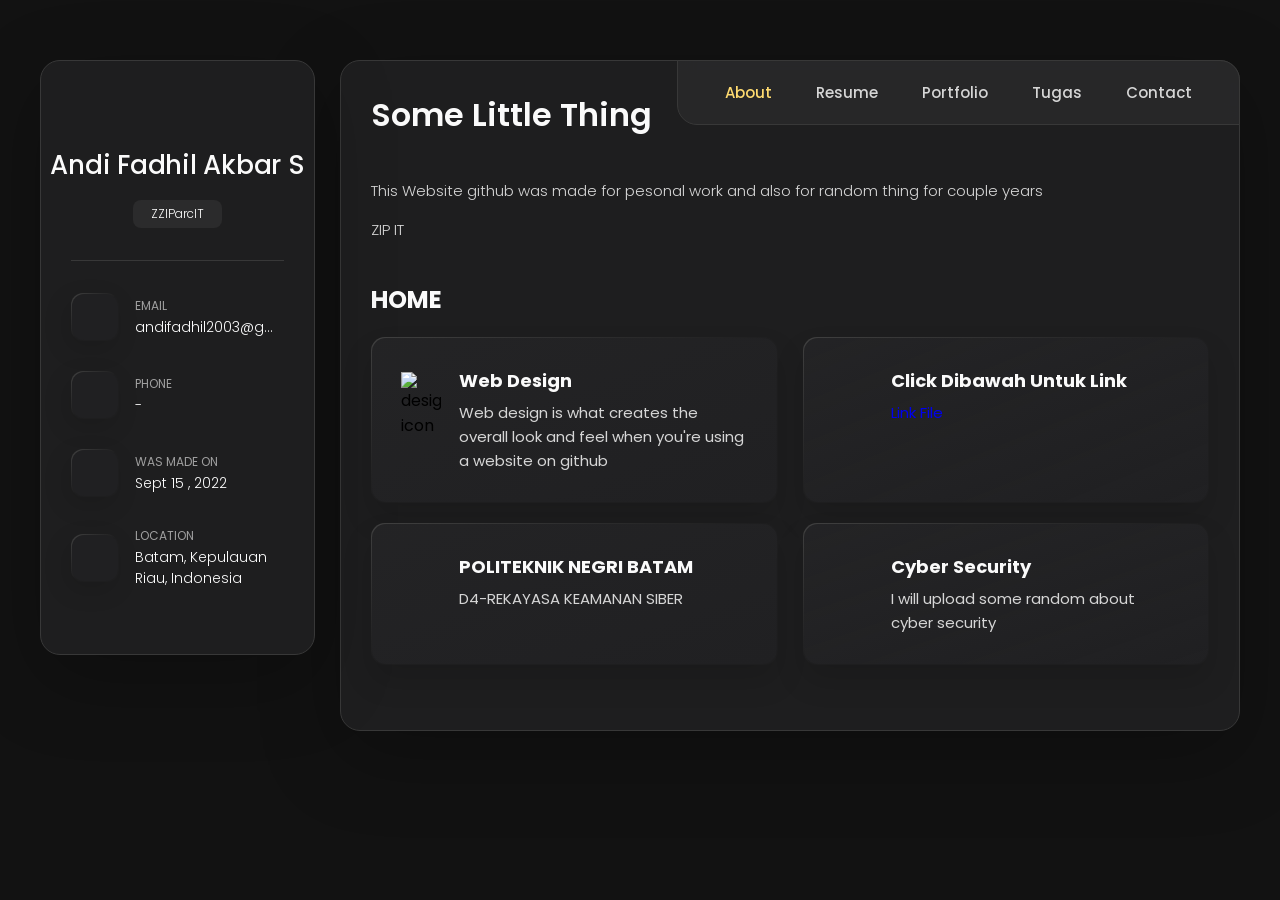
==== commit 2138256c: "Update index.html" ====
--- a/index.html
+++ b/index.html
@@ -251,7 +251,7 @@
             <li class="service-item">
 
               <div class="service-icon-box">
-                <img src="./assets/images/" alt="Web development icon" width="40">
+                <img src="./assets/images/" alt="" width="40">
               </div>
 
               <div class="service-content-box">
@@ -267,7 +267,7 @@
             <li class="service-item">
 
               <div class="service-icon-box">
-                <img src="./assets/images/" alt="mobile app icon" width="40">
+                <img src="./assets/images/" alt="" width="40">
               </div>
 
               <div class="service-content-box">
@@ -283,7 +283,7 @@
             <li class="service-item">
 
               <div class="service-icon-box">
-                <img src="./assets/images/" alt="camera icon" width="40">
+                <img src="./assets/images/" alt="" width="40">
               </div>
 
               <div class="service-content-box">
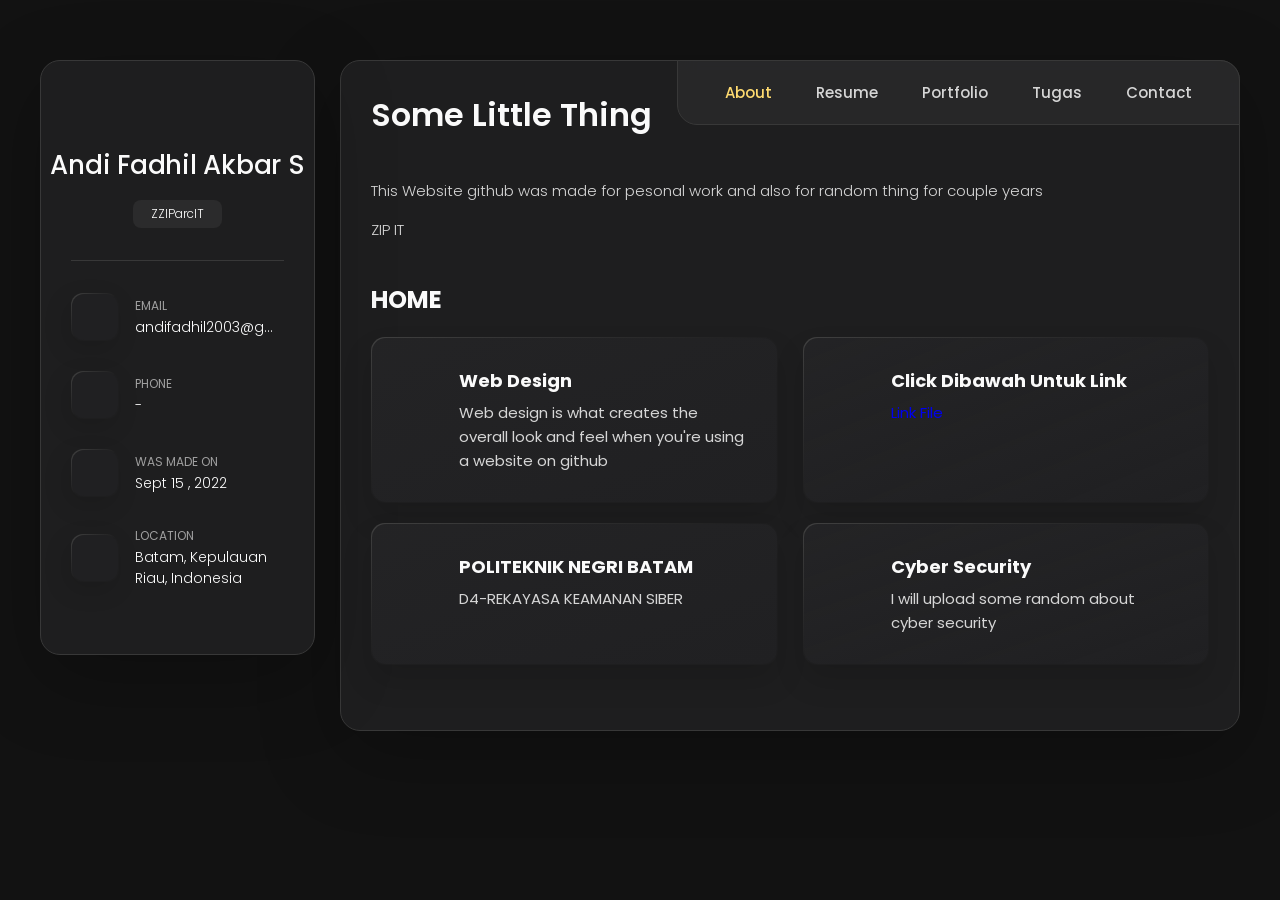
==== commit 80b25aee: "Update index.html" ====
--- a/index.html
+++ b/index.html
@@ -235,7 +235,7 @@
 
               <div class="service-icon-box">
                 <img src="./assets/images/
-                " alt="design icon" width="40">
+                " alt="" width="40">
               </div>
 
               <div class="service-content-box">
@@ -504,58 +504,7 @@
 
 
 
-      <!--
-        - #CONTACT
-      -->
-
-      <article class="contact" data-page="contact">
-
-        <header>
-          <h2 class="h2 article-title">Contact</h2>
-        </header>
-
-        <section class="mapbox" data-mapbox>
-          <figure>
-            <iframe
-              src="http://www.google.co.id/maps/place/Politeknik+Negeri+Batam/@1.1184584,104.046496,16.76z/data=!4m5!3m4!1s0x31d98921856ddfab:0xf9d9fc65ca00c9d!8m2!3d1.1186351!4d104.0484619?hl=id"
-              width="400" height="300" loading="lazy"></iframe>
-          </figure>
-        </section>
-
-        <section class="contact-form">
-
-          <h3 class="h3 form-title">Contact Form</h3>
-
-          <form action="#" class="form" data-form>
-
-            <div class="input-wrapper">
-              <input type="text" name="fullname" class="form-input" placeholder="Full name" required data-form-input>
-
-              <input type="email" name="email" class="form-input" placeholder="Email address" required data-form-input>
-            </div>
-
-            <textarea name="message" class="form-input" placeholder="Your Message" required data-form-input></textarea>
-
-            <button class="form-btn" type="submit" disabled data-form-btn>
-              <ion-icon name="paper-plane"></ion-icon>
-              <span>Send Message</span>
-            </button>
-
-          </form>
-
-        </section>
-
-      </article>
-
-    </div>
-
-  </main>
-
-
-
-
-
-
+   
   <!--
     - custom js link
   -->
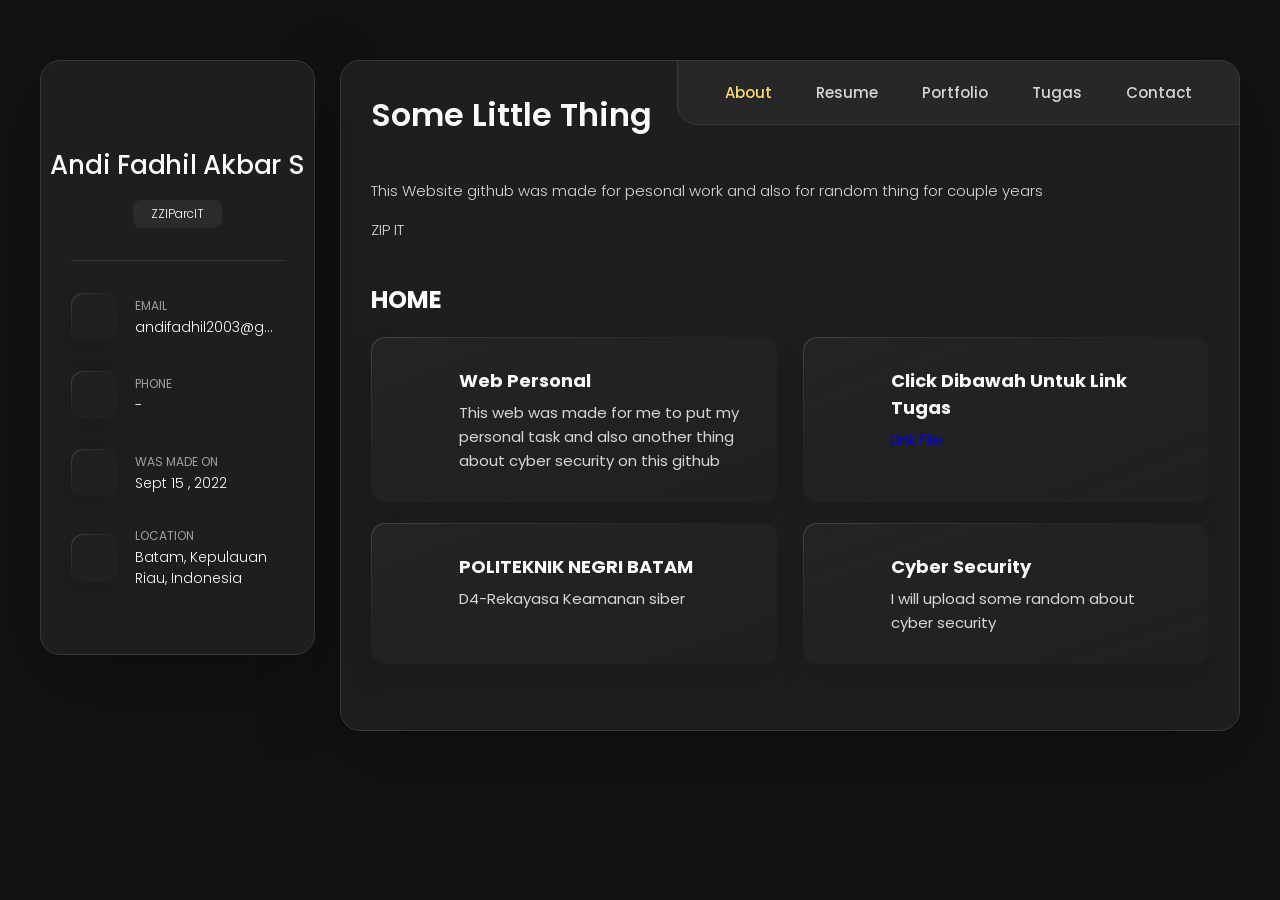
==== commit 23a503c8: "Update index.html" ====
--- a/index.html
+++ b/index.html
@@ -239,10 +239,10 @@
               </div>
 
               <div class="service-content-box">
-                <h4 class="h4 service-item-title">Web design</h4>
+                <h4 class="h4 service-item-title">Web Personal</h4>
 
                 <p class="service-item-text">
-                  Web design is what creates the overall look and feel when you're using a website on github
+                  This web was made for me to put my personal task and also another thing about cyber security on this github
                 </p>
               </div>
 
@@ -255,7 +255,7 @@
               </div>
 
               <div class="service-content-box">
-                <h4 class="h4 service-item-title">Click Dibawah Untuk Link</h4>
+                <h4 class="h4 service-item-title">Click Dibawah Untuk Link Tugas</h4>
 
                 <p class="service-item-text">
                   <a href="https://drive.google.com/drive/folders/1ZSqtaLsuw5hQf_rhCvUVTY8MyBmUOEtn" class="contact-link">Link File</a>
@@ -274,7 +274,7 @@
                 <h4 class="h4 service-item-title">POLITEKNIK NEGRI BATAM</h4>
 
                 <p class="service-item-text">
-                 D4-REKAYASA KEAMANAN SIBER
+                 D4-Rekayasa Keamanan siber
                 </p>
               </div>
 
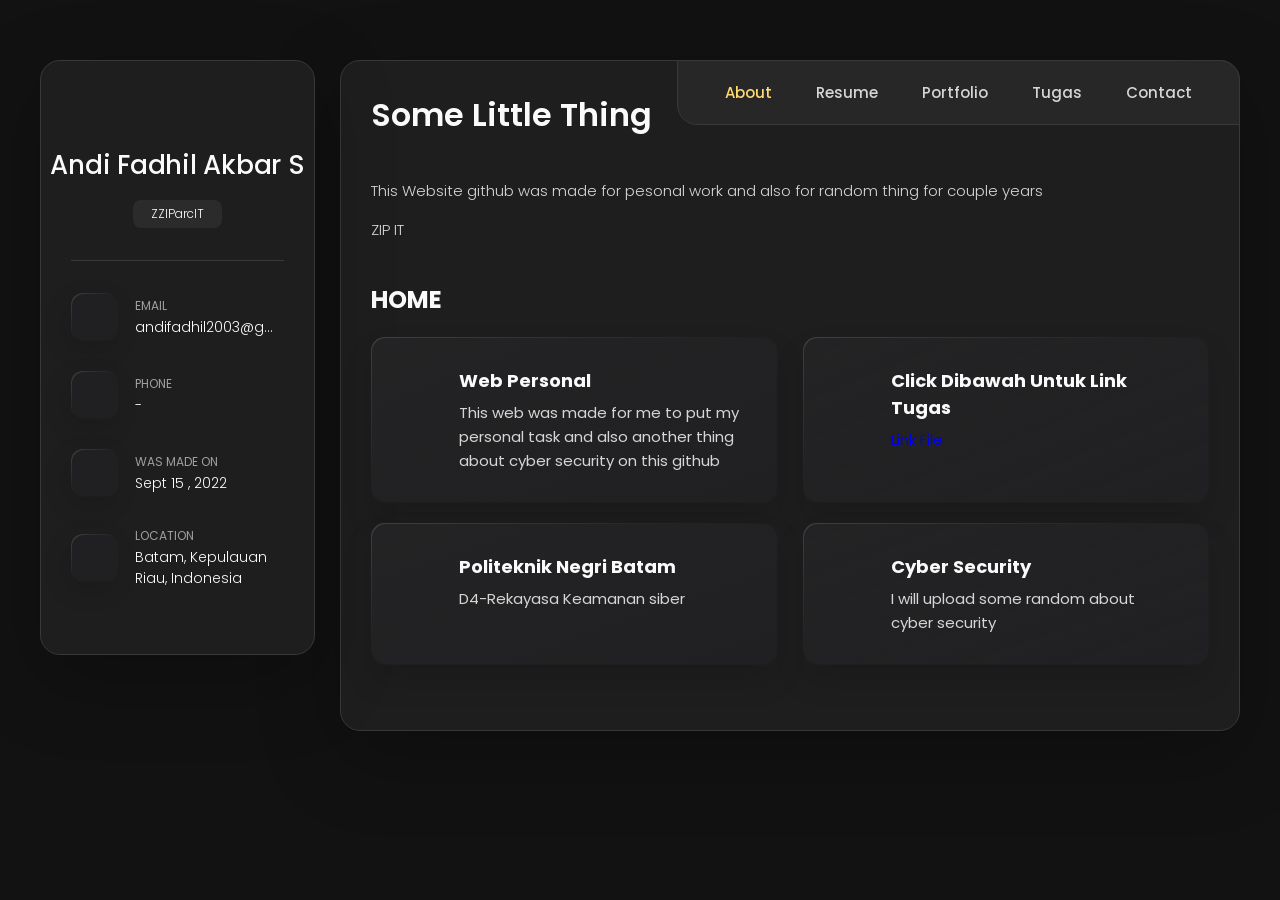
==== commit 7642ef73: "Update index.html" ====
--- a/index.html
+++ b/index.html
@@ -271,7 +271,7 @@
               </div>
 
               <div class="service-content-box">
-                <h4 class="h4 service-item-title">POLITEKNIK NEGRI BATAM</h4>
+                <h4 class="h4 service-item-title">Politeknik Negri Batam</h4>
 
                 <p class="service-item-text">
                  D4-Rekayasa Keamanan siber
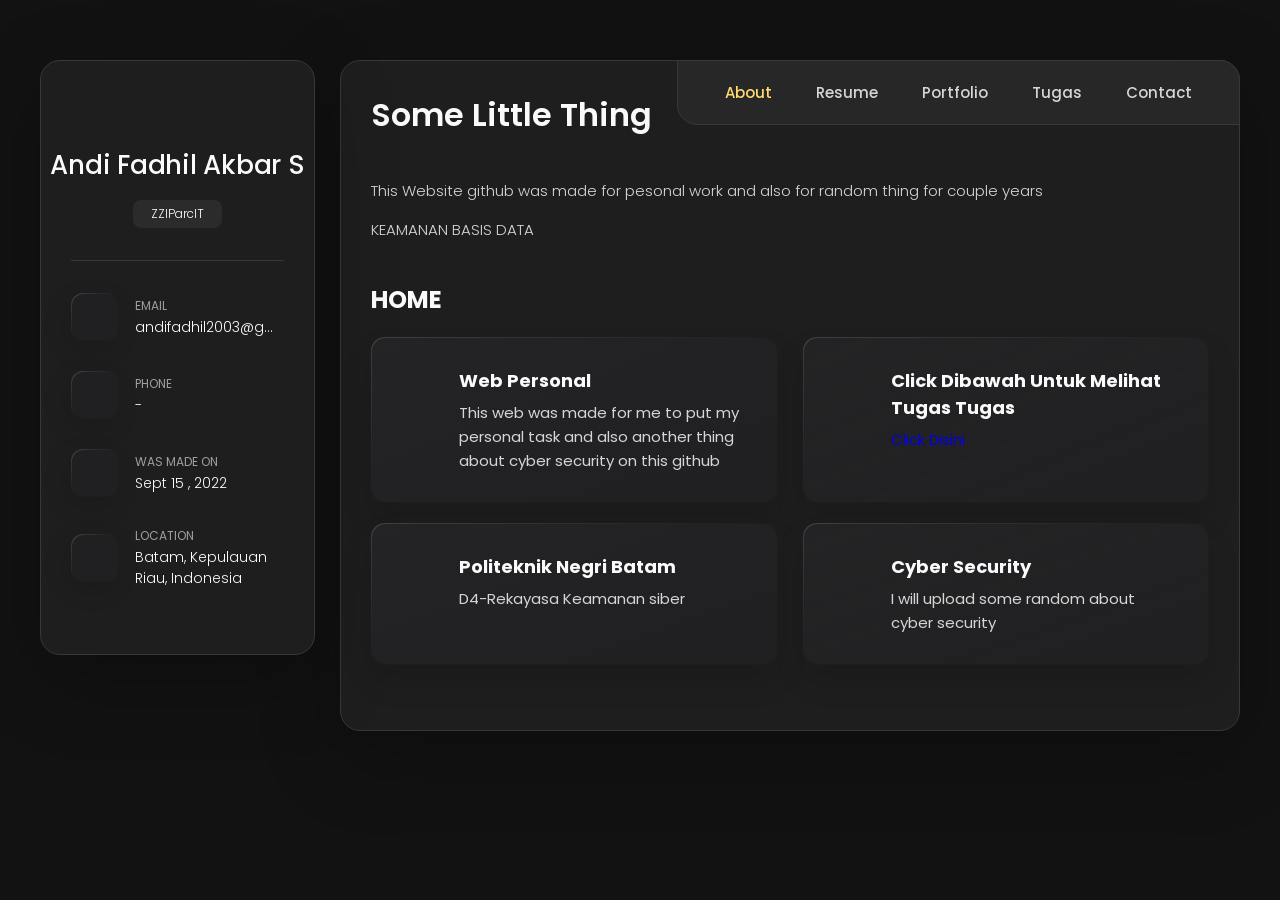
==== commit d76b6b09: "Update index.html" ====
--- a/index.html
+++ b/index.html
@@ -214,7 +214,7 @@
           </p>
 
           <p>
-           ZIP IT
+           KEAMANAN BASIS DATA 
             
             
           </p>
@@ -255,10 +255,10 @@
               </div>
 
               <div class="service-content-box">
-                <h4 class="h4 service-item-title">Click Dibawah Untuk Link Tugas</h4>
+                <h4 class="h4 service-item-title">Click Dibawah Untuk Melihat Tugas Tugas</h4>
 
                 <p class="service-item-text">
-                  <a href="https://drive.google.com/drive/folders/1ZSqtaLsuw5hQf_rhCvUVTY8MyBmUOEtn" class="contact-link">Link File</a>
+                  <a href="TUGAS/Week1-Week5_4332101003_AndiFadhilAkbarSyahbana.pdf" class="contact-link">Click Disini</a>
                 </p>
               </div>
 
@@ -489,19 +489,6 @@
         - #BLOG
       -->
 
-      <article class="Blog" data-page="Blog">
-
-        <header>
-          <h2 class="h2 article-title">Tugas</h2>
-        </header>
-        <p> https://drive.google.com/drive/folders/1gqXILwC2zLYogHEPx7bkEg9mvrC6kJub?usp=sharing
-        </p>
-
-        
-      </article>
-
-
-
 
 
    
